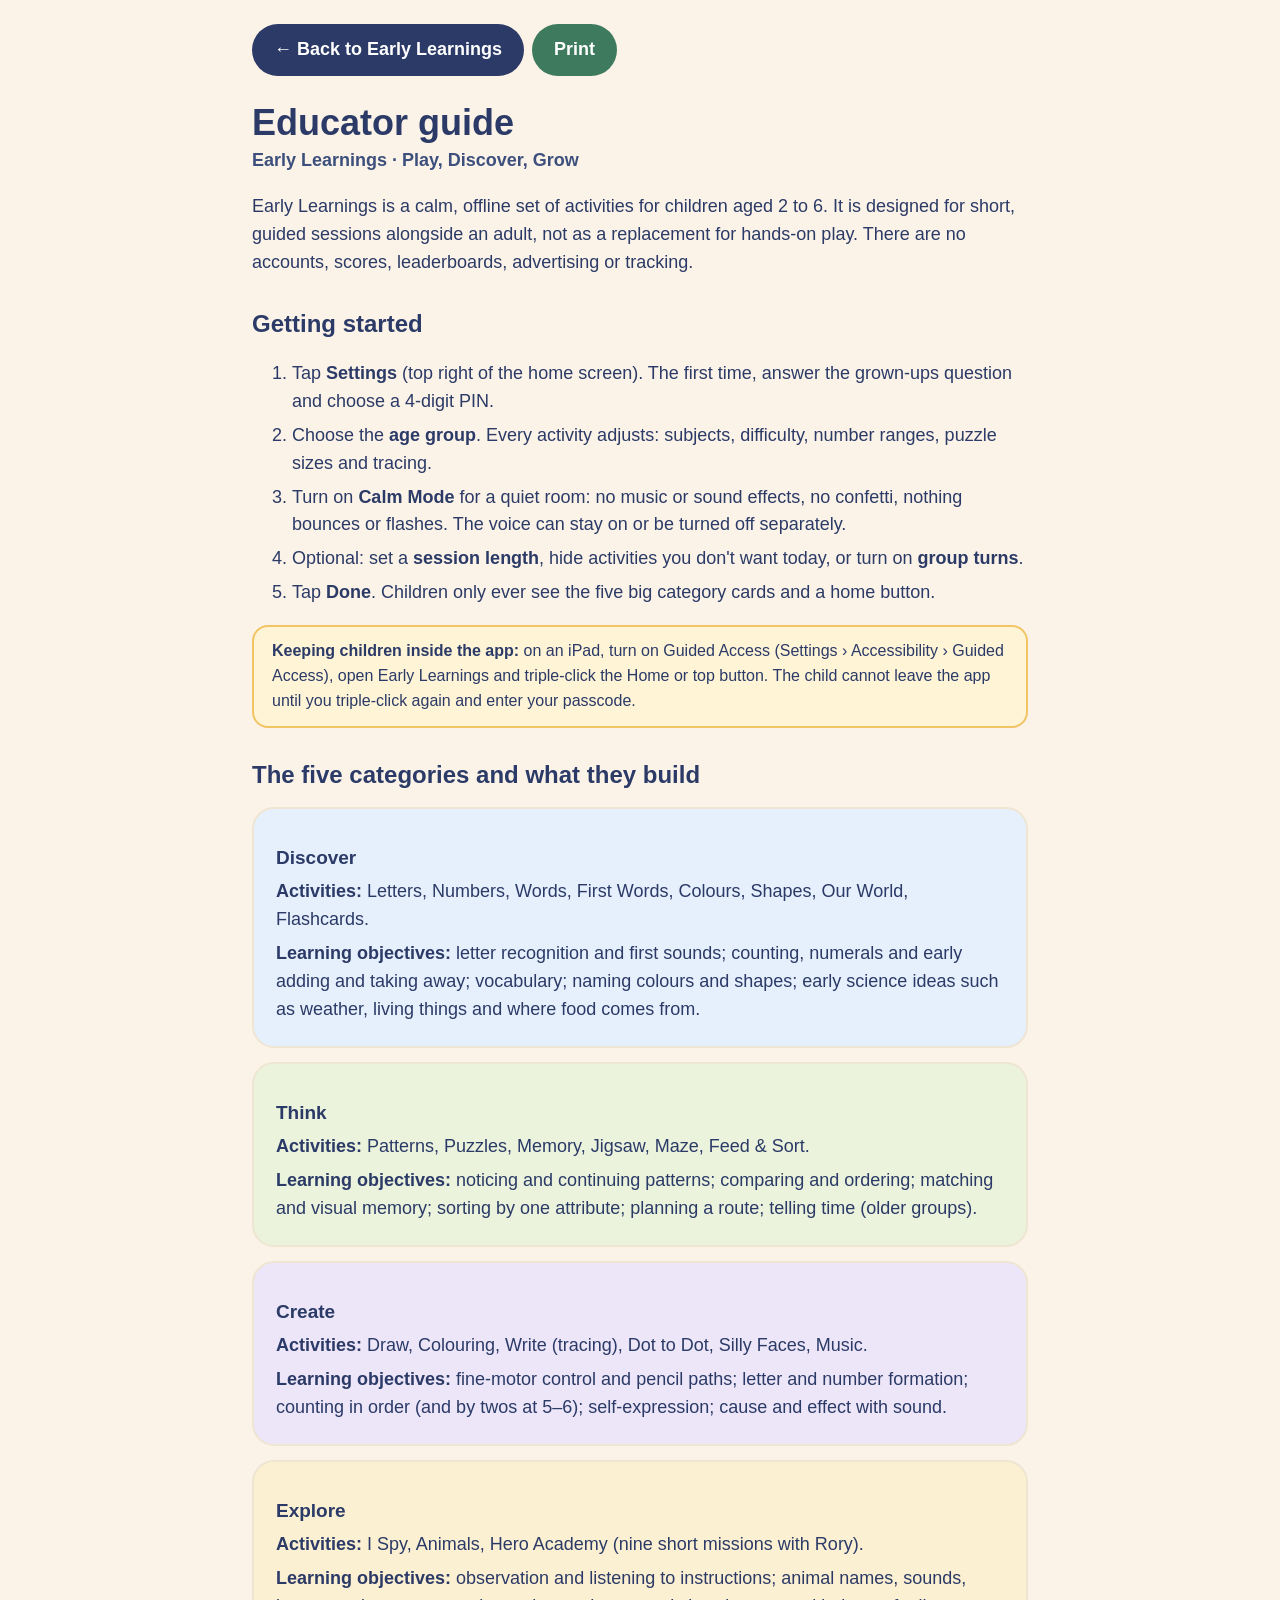
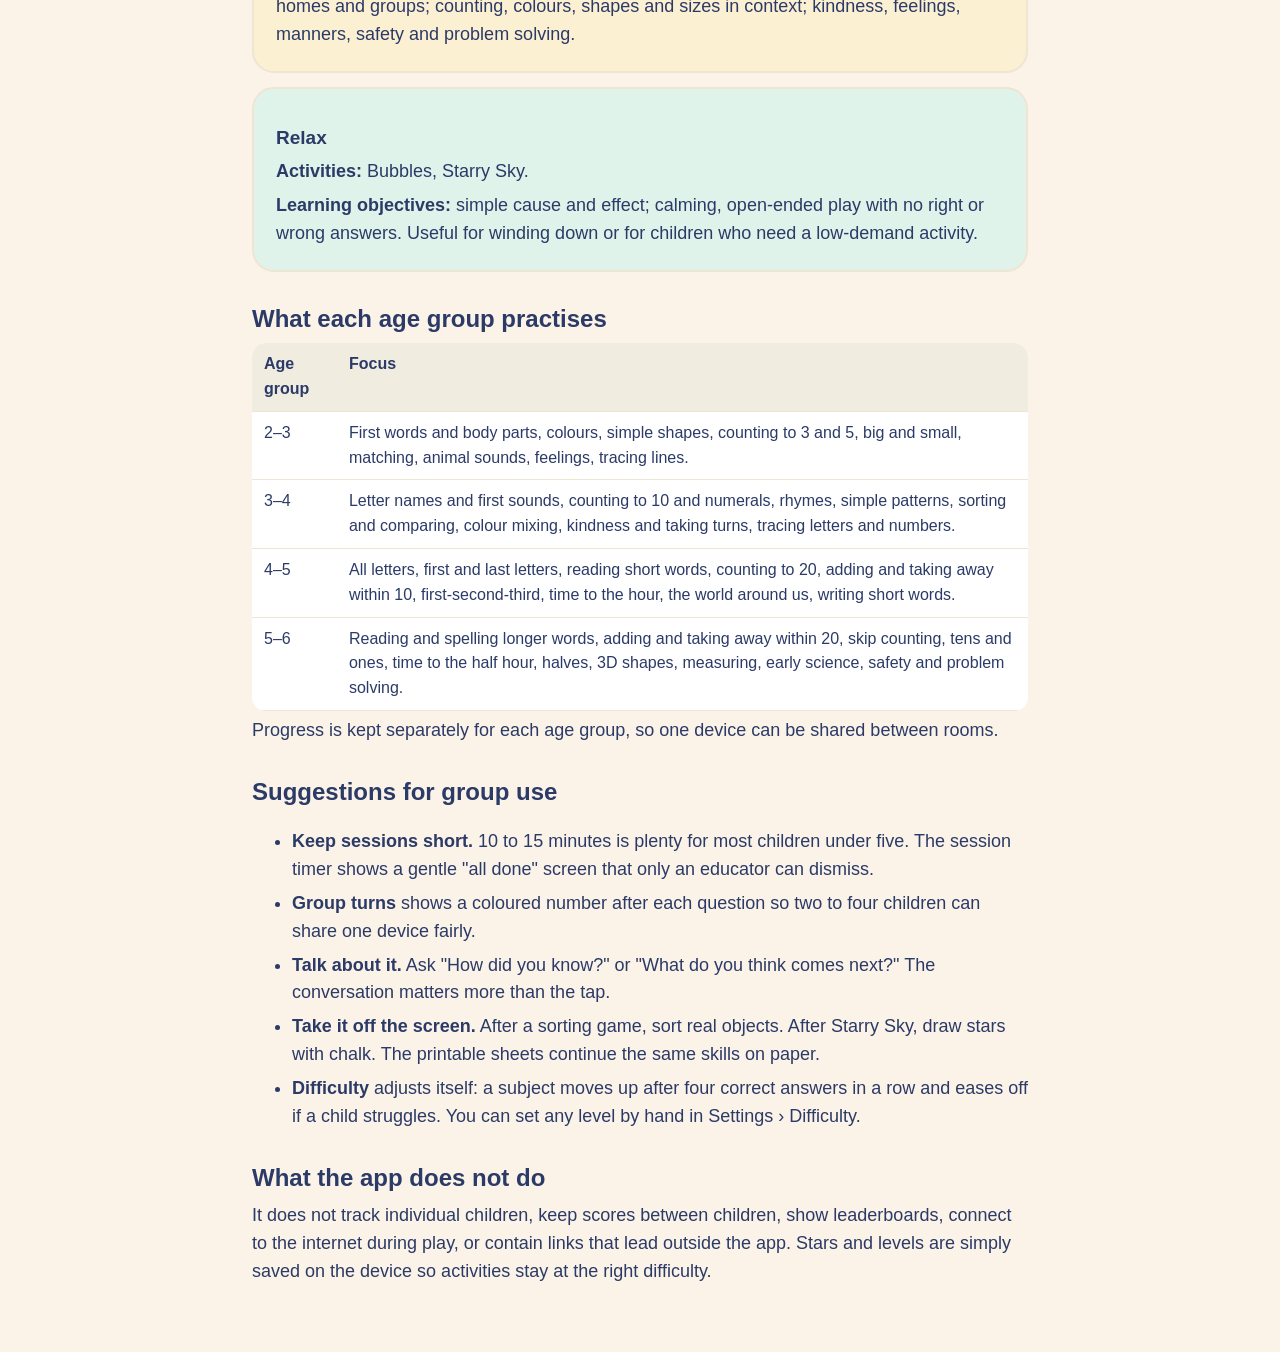
==== guide.html @ 13485cde "Add files via upload" ====
<!DOCTYPE html>
<html lang="en"><head><meta charset="utf-8"><meta name="viewport" content="width=device-width, initial-scale=1">
<title>Educator guide · Early Learnings</title><link rel="stylesheet" href="docs.css"></head><body><div class="wrap">
<a class="back" href="play.html">&larr; Back to Early Learnings</a><button class="print" onclick="window.print()">Print</button>
<h1>Educator guide</h1><p class="sub">Early Learnings · Play, Discover, Grow</p>

<p>Early Learnings is a calm, offline set of activities for children aged 2 to 6. It is designed for short, guided sessions alongside an adult, not as a replacement for hands-on play. There are no accounts, scores, leaderboards, advertising or tracking.</p>

<h2>Getting started</h2>
<ol>
<li>Tap <b>Settings</b> (top right of the home screen). The first time, answer the grown-ups question and choose a 4-digit PIN.</li>
<li>Choose the <b>age group</b>. Every activity adjusts: subjects, difficulty, number ranges, puzzle sizes and tracing.</li>
<li>Turn on <b>Calm Mode</b> for a quiet room: no music or sound effects, no confetti, nothing bounces or flashes. The voice can stay on or be turned off separately.</li>
<li>Optional: set a <b>session length</b>, hide activities you don't want today, or turn on <b>group turns</b>.</li>
<li>Tap <b>Done</b>. Children only ever see the five big category cards and a home button.</li>
</ol>
<div class="note"><b>Keeping children inside the app:</b> on an iPad, turn on Guided Access (Settings &rsaquo; Accessibility &rsaquo; Guided Access), open Early Learnings and triple-click the Home or top button. The child cannot leave the app until you triple-click again and enter your passcode.</div>

<h2>The five categories and what they build</h2>
<div class="card c1"><h3>Discover</h3><p><b>Activities:</b> Letters, Numbers, Words, First Words, Colours, Shapes, Our World, Flashcards.</p><p><b>Learning objectives:</b> letter recognition and first sounds; counting, numerals and early adding and taking away; vocabulary; naming colours and shapes; early science ideas such as weather, living things and where food comes from.</p></div>
<div class="card c2"><h3>Think</h3><p><b>Activities:</b> Patterns, Puzzles, Memory, Jigsaw, Maze, Feed &amp; Sort.</p><p><b>Learning objectives:</b> noticing and continuing patterns; comparing and ordering; matching and visual memory; sorting by one attribute; planning a route; telling time (older groups).</p></div>
<div class="card c3"><h3>Create</h3><p><b>Activities:</b> Draw, Colouring, Write (tracing), Dot to Dot, Silly Faces, Music.</p><p><b>Learning objectives:</b> fine-motor control and pencil paths; letter and number formation; counting in order (and by twos at 5&ndash;6); self-expression; cause and effect with sound.</p></div>
<div class="card c4"><h3>Explore</h3><p><b>Activities:</b> I Spy, Animals, Hero Academy (nine short missions with Rory).</p><p><b>Learning objectives:</b> observation and listening to instructions; animal names, sounds, homes and groups; counting, colours, shapes and sizes in context; kindness, feelings, manners, safety and problem solving.</p></div>
<div class="card c5"><h3>Relax</h3><p><b>Activities:</b> Bubbles, Starry Sky.</p><p><b>Learning objectives:</b> simple cause and effect; calming, open-ended play with no right or wrong answers. Useful for winding down or for children who need a low-demand activity.</p></div>

<h2>What each age group practises</h2>
<table>
<tr><th>Age group</th><th>Focus</th></tr>
<tr><td>2&ndash;3</td><td>First words and body parts, colours, simple shapes, counting to 3 and 5, big and small, matching, animal sounds, feelings, tracing lines.</td></tr>
<tr><td>3&ndash;4</td><td>Letter names and first sounds, counting to 10 and numerals, rhymes, simple patterns, sorting and comparing, colour mixing, kindness and taking turns, tracing letters and numbers.</td></tr>
<tr><td>4&ndash;5</td><td>All letters, first and last letters, reading short words, counting to 20, adding and taking away within 10, first-second-third, time to the hour, the world around us, writing short words.</td></tr>
<tr><td>5&ndash;6</td><td>Reading and spelling longer words, adding and taking away within 20, skip counting, tens and ones, time to the half hour, halves, 3D shapes, measuring, early science, safety and problem solving.</td></tr>
</table>
<p>Progress is kept separately for each age group, so one device can be shared between rooms.</p>

<h2>Suggestions for group use</h2>
<ul>
<li><b>Keep sessions short.</b> 10 to 15 minutes is plenty for most children under five. The session timer shows a gentle "all done" screen that only an educator can dismiss.</li>
<li><b>Group turns</b> shows a coloured number after each question so two to four children can share one device fairly.</li>
<li><b>Talk about it.</b> Ask "How did you know?" or "What do you think comes next?" The conversation matters more than the tap.</li>
<li><b>Take it off the screen.</b> After a sorting game, sort real objects. After Starry Sky, draw stars with chalk. The printable sheets continue the same skills on paper.</li>
<li><b>Difficulty</b> adjusts itself: a subject moves up after four correct answers in a row and eases off if a child struggles. You can set any level by hand in Settings &rsaquo; Difficulty.</li>
</ul>

<h2>What the app does not do</h2>
<p>It does not track individual children, keep scores between children, show leaderboards, connect to the internet during play, or contain links that lead outside the app. Stars and levels are simply saved on the device so activities stay at the right difficulty.</p>
</div></body></html>
---- docs.css ----
*{box-sizing:border-box}
body{margin:0;background:#FBF3E7;color:#2B3A67;font-family:ui-rounded,"Avenir Next","Avenir","Helvetica Neue",Helvetica,Arial,sans-serif;font-size:18px;line-height:1.55}
.wrap{max-width:820px;margin:0 auto;padding:24px 22px 60px}
.back{display:inline-block;background:#2B3A67;color:#fff;text-decoration:none;font-weight:800;padding:12px 22px;border-radius:26px;margin-bottom:18px}
.print{display:inline-block;background:#3E7B5E;color:#fff;border:0;font:inherit;font-weight:800;padding:12px 22px;border-radius:26px;margin-left:8px}
h1{font-size:36px;line-height:1.15;margin:8px 0 4px}
.sub{font-weight:600;color:#3D4F7D;margin:0 0 18px}
h2{font-size:24px;margin:28px 0 6px}
h3{font-size:19px;margin:18px 0 4px}
p,li{margin:6px 0}
.card{background:#fff;border-radius:22px;padding:16px 22px;margin:14px 0;border:2px solid #EEE5D2}
.c1{background:#E6F0FC}.c2{background:#EBF3DC}.c3{background:#ECE6F8}.c4{background:#FCF0D2}.c5{background:#E0F3EA}
.note{background:#FFF4D6;border:2px solid #F2C464;border-radius:16px;padding:12px 18px;font-size:16px}
table{border-collapse:collapse;width:100%;background:#fff;border-radius:14px;overflow:hidden}
th,td{text-align:left;padding:9px 12px;border-bottom:1px solid #EEE5D2;vertical-align:top;font-size:16px}
th{background:#F1ECE0}
.sheet{background:#fff;border:2px solid #EEE5D2;border-radius:18px;padding:26px;margin:18px 0}
.sheet h2{margin-top:0}
.sheet svg{display:block;width:100%;height:auto}
.nameline{border-bottom:2px solid #2B3A67;display:inline-block;width:55%;height:26px;margin-left:8px}
@media print{
  body{background:#fff;font-size:14pt}
  .back,.print,.noprint{display:none!important}
  .wrap{max-width:none;padding:0}
  .sheet{border:0;border-radius:0;margin:0;padding:10mm;page-break-after:always;min-height:250mm}
  .card,.note,table{border-color:#999}
}
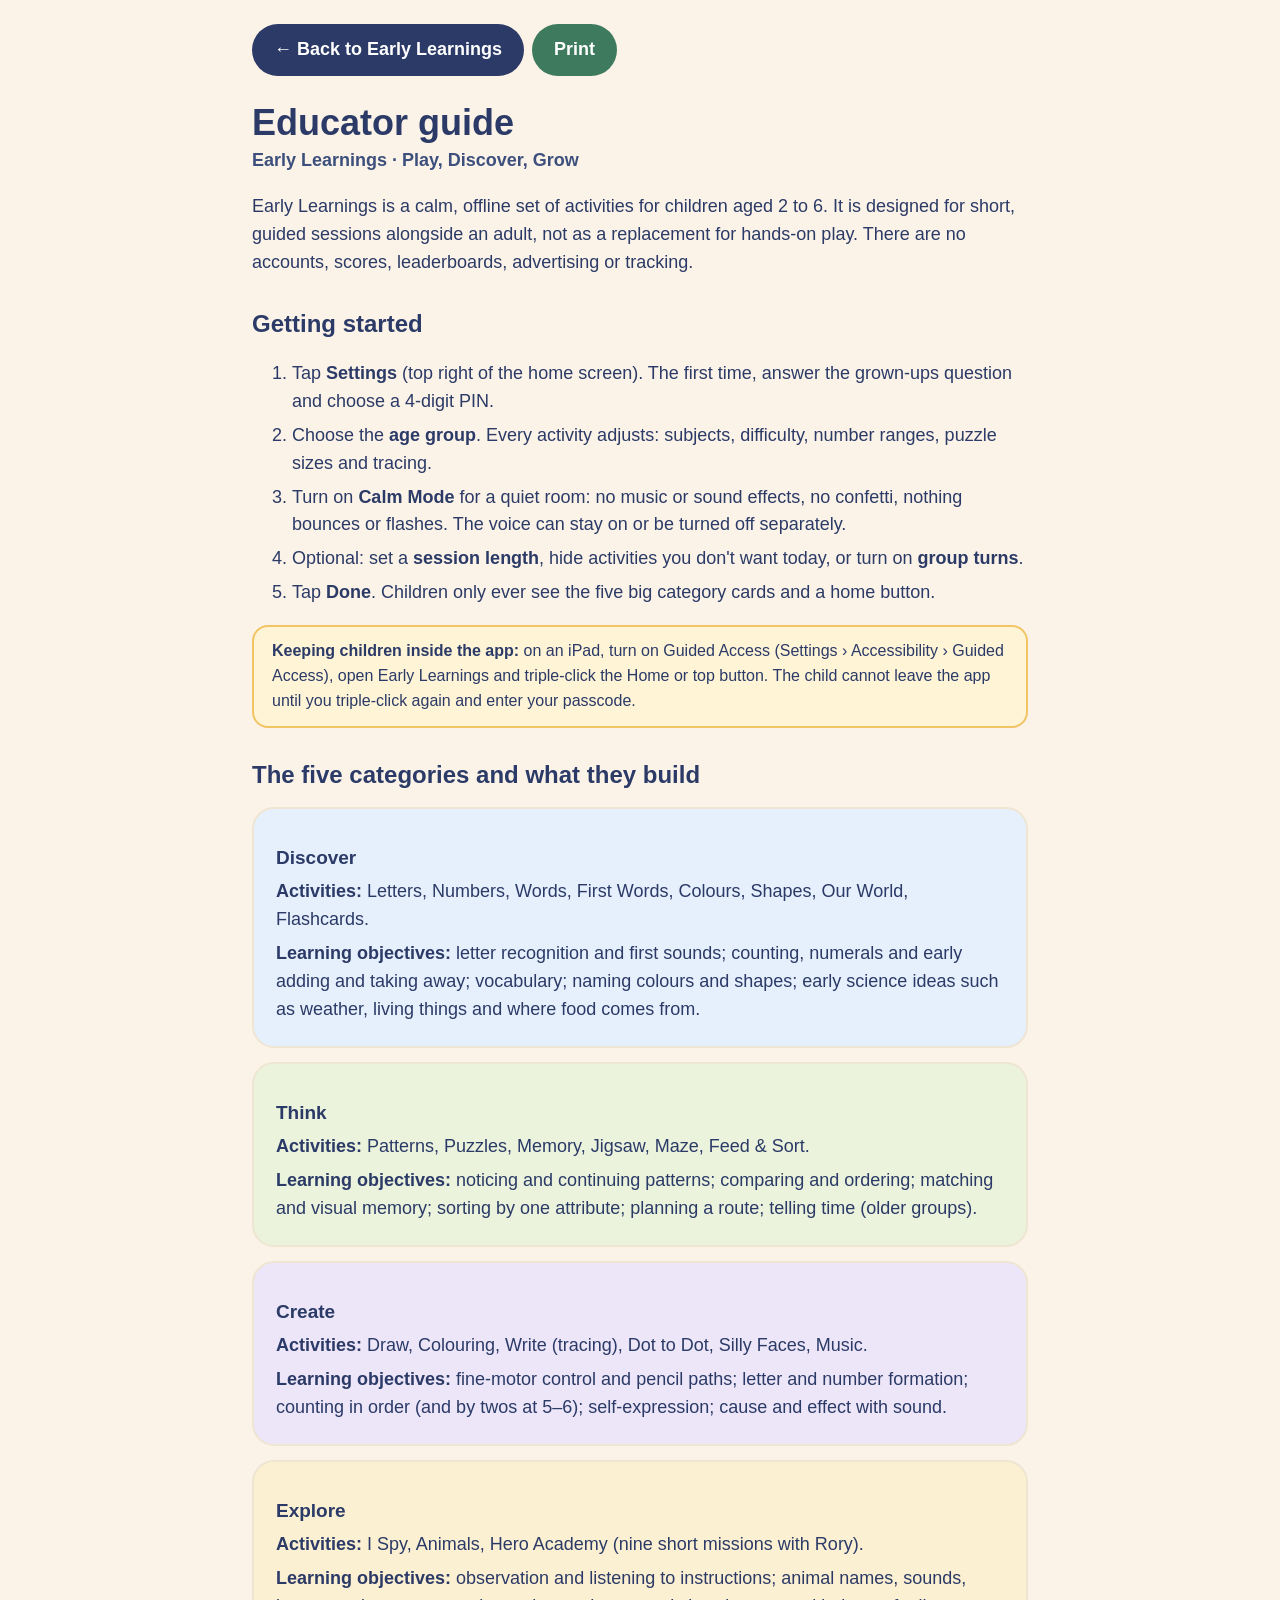
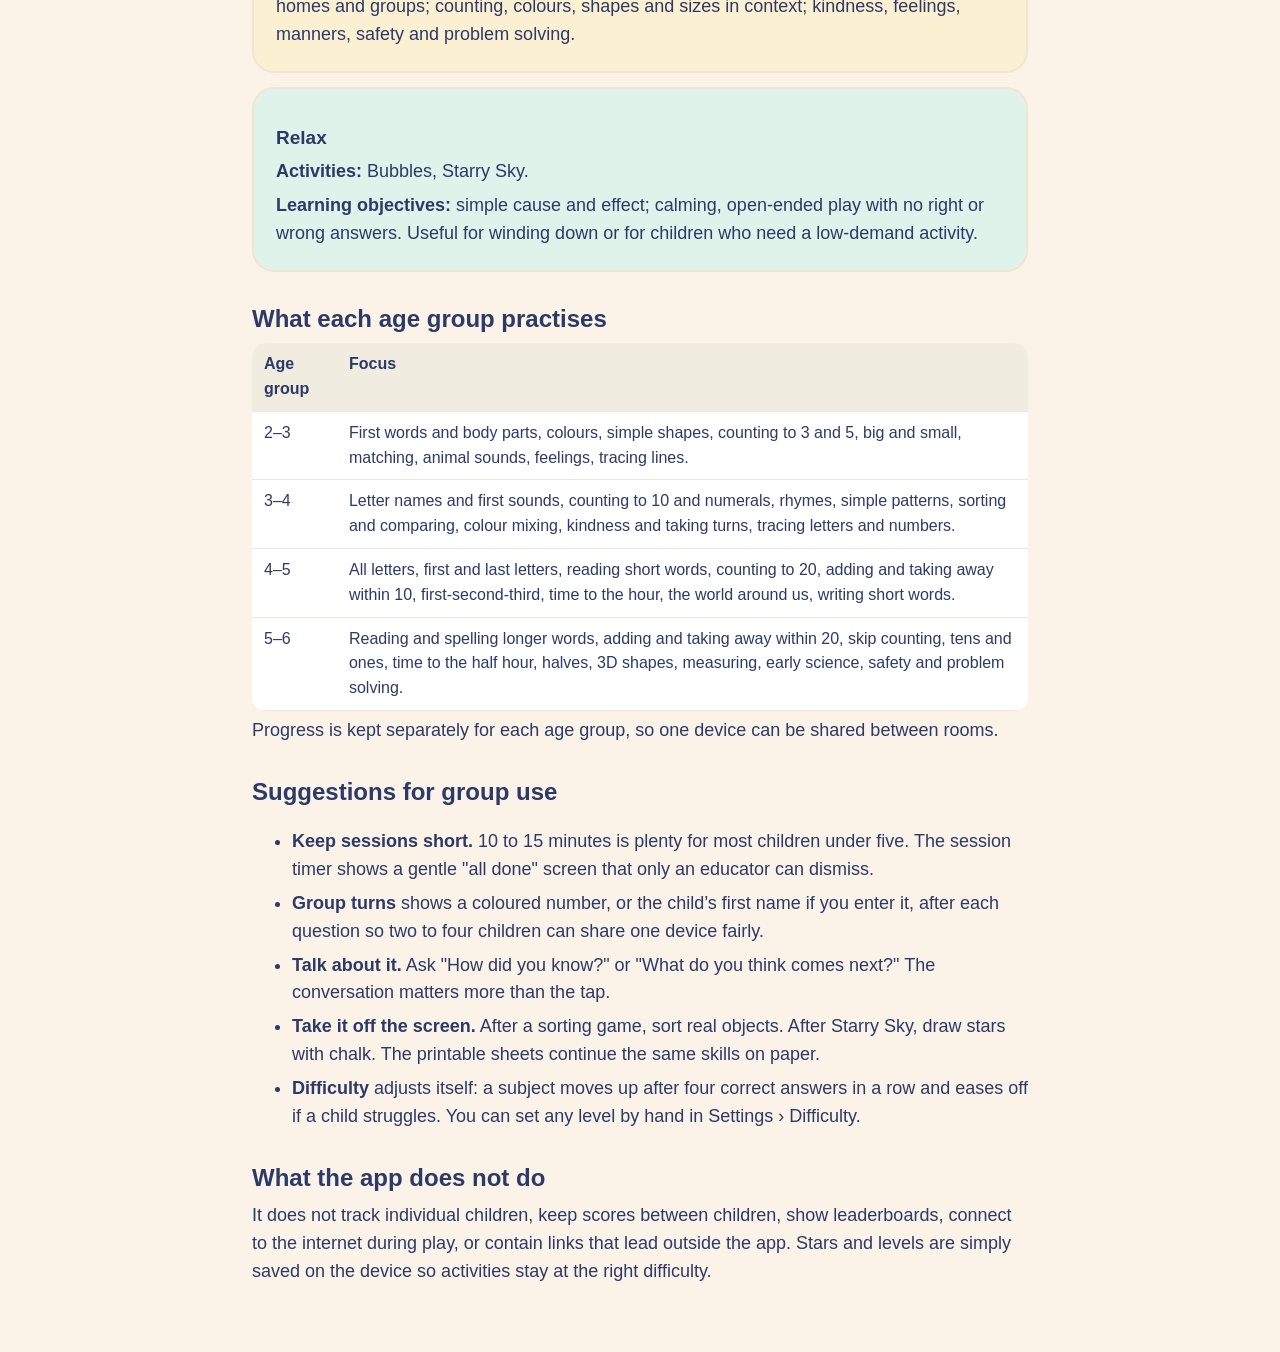
==== commit d0505101: "Add files via upload" ====
--- a/guide.html
+++ b/guide.html
@@ -36,7 +36,7 @@
 <h2>Suggestions for group use</h2>
 <ul>
 <li><b>Keep sessions short.</b> 10 to 15 minutes is plenty for most children under five. The session timer shows a gentle "all done" screen that only an educator can dismiss.</li>
-<li><b>Group turns</b> shows a coloured number after each question so two to four children can share one device fairly.</li>
+<li><b>Group turns</b> shows a coloured number, or the child&rsquo;s first name if you enter it, after each question so two to four children can share one device fairly.</li>
 <li><b>Talk about it.</b> Ask "How did you know?" or "What do you think comes next?" The conversation matters more than the tap.</li>
 <li><b>Take it off the screen.</b> After a sorting game, sort real objects. After Starry Sky, draw stars with chalk. The printable sheets continue the same skills on paper.</li>
 <li><b>Difficulty</b> adjusts itself: a subject moves up after four correct answers in a row and eases off if a child struggles. You can set any level by hand in Settings &rsaquo; Difficulty.</li>
